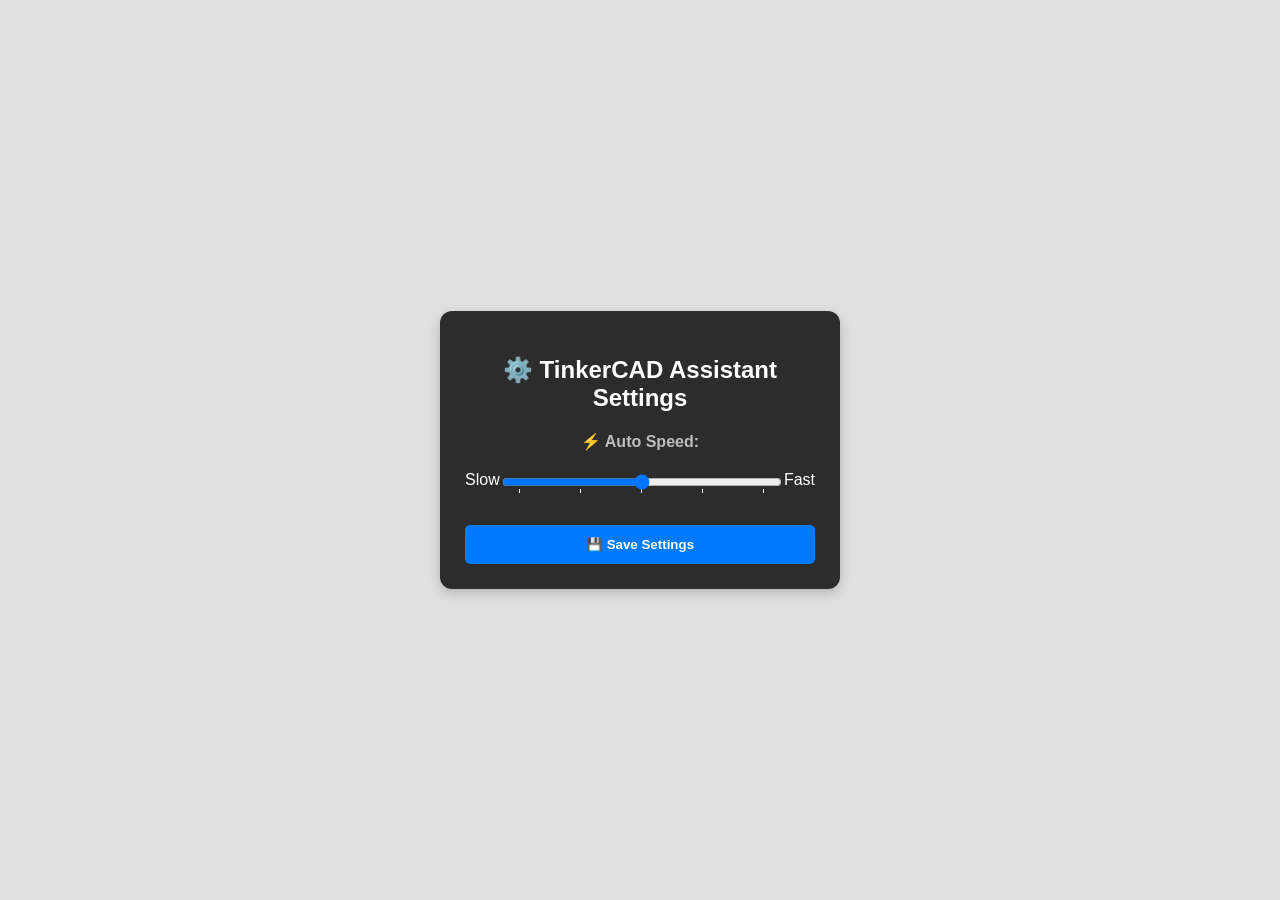
==== extension/settings.html @ 140dece3 "Security/robustness quick wins; add privacy policy - manifest: drop unused `webNavigation` and `tabs" ====
<!DOCTYPE html>
<html lang="en">
<head>
    <meta charset="UTF-8">
    <meta name="viewport" content="width=device-width, initial-scale=1.0">
    <title>Settings</title>
    <style>
        body {
            font-family: "Arial", sans-serif;
            display: flex;
            justify-content: center;
            align-items: center;
            height: 100vh;
            background-color: #e0e0e0;
            margin: 0;
        }

        .selected {
            font-weight: bold;
            color: #4CAF50;
        }

        .unselected {
            font-weight: normal;
            color: #ffffff;
        }

        .settings-container {
            background: #2c2c2c;
            padding: 25px;
            border-radius: 12px;
            box-shadow: 0 4px 12px rgba(0, 0, 0, 0.2);
            width: 350px;
            text-align: center;
            color: #ffffff;
        }

        h2 {
            color: #ffffff;
            font-weight: bold;
        }

        label {
            display: block;
            margin-top: 15px;
            font-weight: bold;
            color: #bdbdbd;
        }

        select, input {
            width: 100%;
            padding: 10px;
            margin-top: 5px;
            border: none;
            border-radius: 5px;
            background: #424242;
            color: #ffffff;
        }

        .dropdown {
            position: relative;
            width: 100%;
            text-align: left;
            background: #424242;
            border-radius: 5px;
            padding: 10px;
            cursor: pointer;
        }

        .dropdown-content {

            display: none;
            position: absolute;
            width: 100%;
            background: #424242;
            border-radius: 5px;
            box-shadow: 0 4px 6px rgba(0, 0, 0, 0.2);
            margin-top: 5px;
            padding: 10px;
            z-index: 10;
            overflow: clip;
            overflow-y: scroll;
            height: 40vh;
        }

        .dropdown-content div {
            padding: 5px 0;
            cursor: pointer;
        }

        .dropdown.open .dropdown-content {
            display: block;
        }

        .save-btn {
            margin-top: 20px;
            padding: 12px;
            background: #007BFF;
            color: white;
            border: none;
            cursor: pointer;
            width: 100%;
            border-radius: 5px;
            font-weight: bold;
        }

        .save-btn:hover {
            background: #0056b3;
        }

        .speed-slider {
            display: flex;
            justify-content: space-between;
            align-items: center;
            margin-top: 5px;
        }
    </style>
</head>
<body>
<div class="settings-container">
    <h2>⚙️ TinkerCAD Assistant Settings</h2>

    <!--    <label for="theme">🎨 Theme:</label>-->
    <!--    <select id="theme">-->
    <!--        <option value="light">Light</option>-->
    <!--        <option value="dark">Dark</option>-->
    <!--    </select>-->

<!--    <label>🛠️ Print classes</label>-->
<!--    <div class="dropdown">-->
<!--        <div id="selected-features">Select Features ▼</div>-->
<!--        <div class="dropdown-content selection">-->
<!--            <div class="feature unselected" name="Feature 1">Feature 1</div>-->
<!--            <div class="feature unselected" name="Feature 1">Feature 2</div>-->
<!--            <div class="feature unselected" name="Feature 1">Feature 3</div>-->
<!--        </div>-->
<!--    </div>-->


    <label for="speed">⚡ Auto Speed:</label>
    <div class="speed-slider">
        <span>Slow</span>
        <input type="range" id="speed" min="1" max="5" step="1" list="speed-steps">
        <datalist id="speed-steps">
            <option value="1" label="1"></option>
            <option value="2" label="2"></option>
            <option value="3" label="3"></option>
            <option value="4" label="4"></option>
            <option value="5" label="5"></option>
        </datalist>
        <span>Fast</span>
    </div>

    <button class="save-btn" id="save-btn">💾 Save Settings</button>
</div>
</body>
<script src="settings.js"></script>
</html>
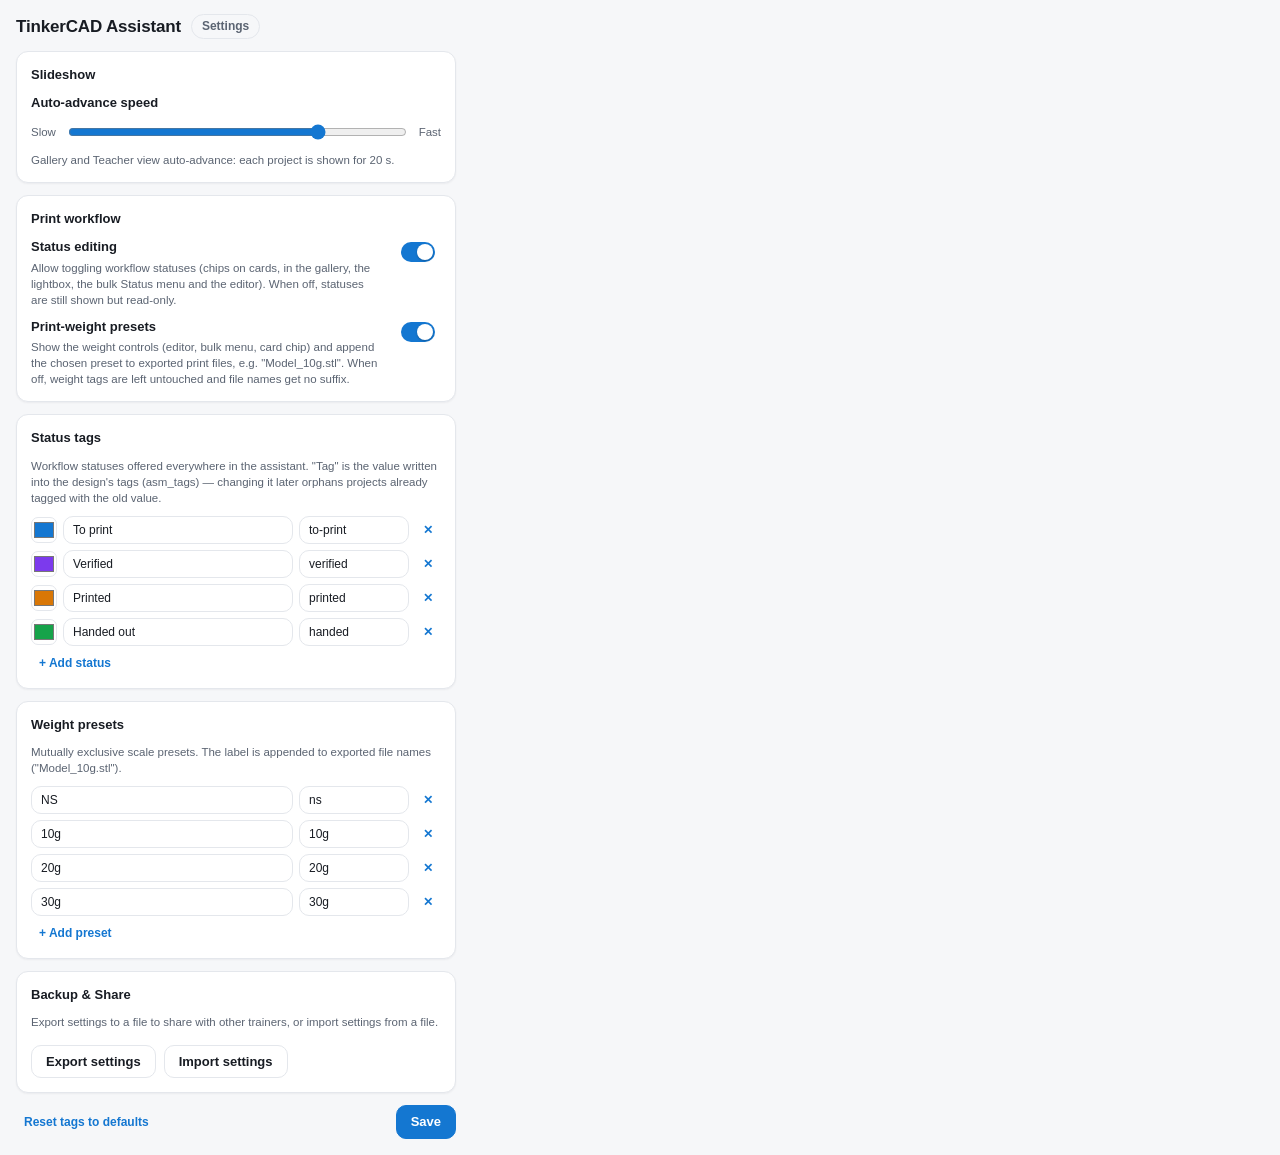
==== commit d334e52b: "Redesign settings popup; add workflow feature toggles and tag editors Rebuild the popup on the share" ====
--- a/extension/settings.html
+++ b/extension/settings.html
@@ -2,157 +2,20 @@
 <html lang="en">
 <head>
     <meta charset="UTF-8">
-    <meta name="viewport" content="width=device-width, initial-scale=1.0">
-    <title>Settings</title>
+    <title>TinkerCAD Assistant — Settings</title>
+    <link rel="stylesheet" href="style/views.css">
     <style>
         body {
-            font-family: "Arial", sans-serif;
-            display: flex;
-            justify-content: center;
-            align-items: center;
-            height: 100vh;
-            background-color: #e0e0e0;
             margin: 0;
-        }
-
-        .selected {
-            font-weight: bold;
-            color: #4CAF50;
-        }
-
-        .unselected {
-            font-weight: normal;
-            color: #ffffff;
-        }
-
-        .settings-container {
-            background: #2c2c2c;
-            padding: 25px;
-            border-radius: 12px;
-            box-shadow: 0 4px 12px rgba(0, 0, 0, 0.2);
-            width: 350px;
-            text-align: center;
-            color: #ffffff;
-        }
-
-        h2 {
-            color: #ffffff;
-            font-weight: bold;
-        }
-
-        label {
-            display: block;
-            margin-top: 15px;
-            font-weight: bold;
-            color: #bdbdbd;
-        }
-
-        select, input {
-            width: 100%;
-            padding: 10px;
-            margin-top: 5px;
-            border: none;
-            border-radius: 5px;
-            background: #424242;
-            color: #ffffff;
-        }
-
-        .dropdown {
-            position: relative;
-            width: 100%;
-            text-align: left;
-            background: #424242;
-            border-radius: 5px;
-            padding: 10px;
-            cursor: pointer;
-        }
-
-        .dropdown-content {
-
-            display: none;
-            position: absolute;
-            width: 100%;
-            background: #424242;
-            border-radius: 5px;
-            box-shadow: 0 4px 6px rgba(0, 0, 0, 0.2);
-            margin-top: 5px;
-            padding: 10px;
-            z-index: 10;
-            overflow: clip;
-            overflow-y: scroll;
-            height: 40vh;
-        }
-
-        .dropdown-content div {
-            padding: 5px 0;
-            cursor: pointer;
-        }
-
-        .dropdown.open .dropdown-content {
-            display: block;
-        }
-
-        .save-btn {
-            margin-top: 20px;
-            padding: 12px;
-            background: #007BFF;
-            color: white;
-            border: none;
-            cursor: pointer;
-            width: 100%;
-            border-radius: 5px;
-            font-weight: bold;
-        }
-
-        .save-btn:hover {
-            background: #0056b3;
-        }
-
-        .speed-slider {
-            display: flex;
-            justify-content: space-between;
-            align-items: center;
-            margin-top: 5px;
+            width: 430px;
+            font-family: "Open Sans", Helvetica, Arial, sans-serif;
         }
     </style>
 </head>
-<body>
-<div class="settings-container">
-    <h2>⚙️ TinkerCAD Assistant Settings</h2>
-
-    <!--    <label for="theme">🎨 Theme:</label>-->
-    <!--    <select id="theme">-->
-    <!--        <option value="light">Light</option>-->
-    <!--        <option value="dark">Dark</option>-->
-    <!--    </select>-->
-
-<!--    <label>🛠️ Print classes</label>-->
-<!--    <div class="dropdown">-->
-<!--        <div id="selected-features">Select Features ▼</div>-->
-<!--        <div class="dropdown-content selection">-->
-<!--            <div class="feature unselected" name="Feature 1">Feature 1</div>-->
-<!--            <div class="feature unselected" name="Feature 1">Feature 2</div>-->
-<!--            <div class="feature unselected" name="Feature 1">Feature 3</div>-->
-<!--        </div>-->
-<!--    </div>-->
-
-
-    <label for="speed">⚡ Auto Speed:</label>
-    <div class="speed-slider">
-        <span>Slow</span>
-        <input type="range" id="speed" min="1" max="5" step="1" list="speed-steps">
-        <datalist id="speed-steps">
-            <option value="1" label="1"></option>
-            <option value="2" label="2"></option>
-            <option value="3" label="3"></option>
-            <option value="4" label="4"></option>
-            <option value="5" label="5"></option>
-        </datalist>
-        <span>Fast</span>
-    </div>
-
-    <button class="save-btn" id="save-btn">💾 Save Settings</button>
-</div>
+<body class="tca-view">
+<div class="tca-settings" id="app"></div>
+<script src="scripts/lib/ui-buttons.js"></script>
+<script src="scripts/lib/status-tags.js"></script>
+<script src="settings.js"></script>
 </body>
-<script src="settings.js"></script>
 </html>
--- a/extension/style/views.css
+++ b/extension/style/views.css
@@ -0,0 +1,1405 @@
+/* ════════════════════════════════════════════════════════════════════
+   TinkerCAD Assistant — shared design system for full-screen views
+   (Print Manager, Gallery). Every rule is scoped under .tca-view so
+   nothing leaks into the TinkerCAD page itself.
+   ════════════════════════════════════════════════════════════════════ */
+
+.tca-view {
+    --tca-bg: #f6f7f9;
+    --tca-surface: #ffffff;
+    --tca-border: #e4e7ec;
+    --tca-border-strong: #cfd6de;
+    --tca-text: #181c23;
+    --tca-text-2: #5b6472;
+    --tca-text-3: #9aa3b0;
+    --tca-accent: #1477d1;
+    --tca-accent-strong: #0f63b0;
+    --tca-accent-soft: #e7f1fb;
+    --tca-shadow-sm: 0 1px 2px rgba(16, 24, 40, 0.05);
+    --tca-shadow-md: 0 8px 24px rgba(16, 24, 40, 0.10);
+    --tca-shadow-lg: 0 16px 40px rgba(16, 24, 40, 0.20);
+
+    font-family: "Open Sans", Helvetica, Arial, sans-serif;
+    /* Explicit so the host page's typography can't inflate our layout. */
+    line-height: 1.4;
+    color: var(--tca-text);
+    background: var(--tca-bg);
+}
+
+.tca-view *,
+.tca-view *::before,
+.tca-view *::after {
+    box-sizing: border-box;
+}
+
+/* ── Bars ──────────────────────────────────────────────────────────── */
+.tca-view .tca-topbar,
+.tca-view .tca-toolbar {
+    display: flex;
+    align-items: center;
+    flex-wrap: wrap;
+    flex: 0 0 auto;
+    background: var(--tca-surface);
+    border-bottom: 1px solid var(--tca-border);
+}
+
+.tca-view .tca-topbar {
+    gap: 12px;
+    padding: 12px 20px;
+}
+
+.tca-view .tca-toolbar {
+    gap: 10px;
+    padding: 10px 20px;
+}
+
+.tca-view .tca-title {
+    font-size: 17px;
+    font-weight: 700;
+    letter-spacing: -0.01em;
+}
+
+.tca-view .tca-pill {
+    font-size: 12px;
+    font-weight: 600;
+    color: var(--tca-text-2);
+    background: var(--tca-bg);
+    border: 1px solid var(--tca-border);
+    border-radius: 999px;
+    padding: 3px 10px;
+    white-space: nowrap;
+}
+
+.tca-view .tca-spacer {
+    flex: 1;
+}
+
+.tca-view .tca-vsep {
+    width: 1px;
+    height: 22px;
+    background: var(--tca-border);
+}
+
+.tca-view .tca-icon {
+    display: inline-flex;
+    line-height: 0;
+}
+
+/* ── Buttons ───────────────────────────────────────────────────────── */
+.tca-view .tca-btn {
+    appearance: none;
+    display: inline-flex;
+    align-items: center;
+    gap: 7px;
+    padding: 8px 14px;
+    border: 1px solid var(--tca-border);
+    border-radius: 10px;
+    background: var(--tca-surface);
+    color: var(--tca-text);
+    font-family: inherit;
+    font-size: 13px;
+    font-weight: 600;
+    line-height: 1.2;
+    cursor: pointer;
+    transition: background 0.15s ease, border-color 0.15s ease, color 0.15s ease, transform 0.06s ease;
+}
+
+.tca-view .tca-btn:hover {
+    background: #f3f5f8;
+    border-color: var(--tca-border-strong);
+}
+
+.tca-view .tca-btn:active {
+    transform: scale(0.97);
+}
+
+.tca-view .tca-btn--ghost {
+    border-color: transparent;
+    background: transparent;
+    color: var(--tca-text-2);
+}
+
+.tca-view .tca-btn--ghost:hover {
+    background: #eef1f5;
+    border-color: transparent;
+    color: var(--tca-text);
+}
+
+.tca-view .tca-btn--primary {
+    background: var(--tca-accent);
+    border-color: var(--tca-accent);
+    color: #fff;
+}
+
+.tca-view .tca-btn--primary:hover {
+    background: var(--tca-accent-strong);
+    border-color: var(--tca-accent-strong);
+}
+
+.tca-view .tca-btn--icon {
+    width: 36px;
+    padding: 8px 0;
+    justify-content: center;
+}
+
+.tca-view .tca-link-btn {
+    appearance: none;
+    border: none;
+    background: transparent;
+    color: var(--tca-accent);
+    font-family: inherit;
+    font-size: 12px;
+    font-weight: 600;
+    padding: 4px 8px;
+    border-radius: 6px;
+    cursor: pointer;
+    transition: background 0.15s ease, color 0.15s ease;
+}
+
+.tca-view .tca-link-btn:hover {
+    background: var(--tca-accent-soft);
+    color: var(--tca-accent-strong);
+}
+
+.tca-view button:focus-visible {
+    outline: 2px solid var(--tca-accent);
+    outline-offset: 2px;
+}
+
+/* ── Inputs ────────────────────────────────────────────────────────── */
+.tca-view .tca-input,
+.tca-view .tca-select {
+    appearance: none;
+    font-family: inherit;
+    font-size: 13px;
+    color: var(--tca-text);
+    background-color: var(--tca-surface);
+    border: 1px solid var(--tca-border);
+    border-radius: 10px;
+    padding: 8px 12px;
+    transition: border-color 0.15s ease, box-shadow 0.15s ease;
+}
+
+.tca-view .tca-input:hover,
+.tca-view .tca-select:hover {
+    border-color: var(--tca-border-strong);
+}
+
+.tca-view .tca-input:focus,
+.tca-view .tca-select:focus {
+    outline: none;
+    border-color: var(--tca-accent);
+    box-shadow: 0 0 0 3px var(--tca-accent-soft);
+}
+
+.tca-view .tca-input::placeholder {
+    color: var(--tca-text-3);
+}
+
+.tca-view .tca-input--search {
+    flex: 0 1 230px;
+    min-width: 150px;
+    padding-left: 34px;
+    background-image: url("data:image/svg+xml,%3Csvg xmlns='http://www.w3.org/2000/svg' width='16' height='16' viewBox='0 0 24 24' fill='none' stroke='%239aa3b0' stroke-width='2' stroke-linecap='round' stroke-linejoin='round'%3E%3Ccircle cx='11' cy='11' r='8'/%3E%3Cpath d='m21 21-4.3-4.3'/%3E%3C/svg%3E");
+    background-repeat: no-repeat;
+    background-position: 11px center;
+    background-size: 15px;
+}
+
+.tca-view .tca-select {
+    padding-right: 32px;
+    background-image: url("data:image/svg+xml,%3Csvg xmlns='http://www.w3.org/2000/svg' width='16' height='16' viewBox='0 0 24 24' fill='none' stroke='%235b6472' stroke-width='2' stroke-linecap='round' stroke-linejoin='round'%3E%3Cpath d='m6 9 6 6 6-6'/%3E%3C/svg%3E");
+    background-repeat: no-repeat;
+    background-position: right 10px center;
+    background-size: 15px;
+    cursor: pointer;
+}
+
+/* ── Segmented control ─────────────────────────────────────────────── */
+.tca-view .tca-seg {
+    display: inline-flex;
+    gap: 2px;
+    padding: 3px;
+    background: var(--tca-bg);
+    border: 1px solid var(--tca-border);
+    border-radius: 10px;
+}
+
+.tca-view .tca-seg-btn {
+    appearance: none;
+    border: none;
+    background: transparent;
+    color: var(--tca-text-2);
+    font-family: inherit;
+    font-size: 12px;
+    font-weight: 600;
+    padding: 5px 12px;
+    border-radius: 7px;
+    cursor: pointer;
+    transition: background 0.15s ease, color 0.15s ease, box-shadow 0.15s ease;
+}
+
+.tca-view .tca-seg-btn:hover {
+    color: var(--tca-text);
+}
+
+.tca-view .tca-seg-btn.is-active {
+    background: var(--tca-surface);
+    color: var(--tca-text);
+    box-shadow: var(--tca-shadow-sm);
+}
+
+/* ── Switch ────────────────────────────────────────────────────────── */
+.tca-view .tca-switch {
+    appearance: none;
+    display: inline-flex;
+    align-items: center;
+    gap: 8px;
+    border: none;
+    background: transparent;
+    padding: 4px 6px;
+    border-radius: 8px;
+    font-family: inherit;
+    font-size: 13px;
+    font-weight: 600;
+    color: var(--tca-text-2);
+    cursor: pointer;
+}
+
+.tca-view .tca-switch-track {
+    position: relative;
+    flex: 0 0 auto;
+    width: 34px;
+    height: 20px;
+    border-radius: 999px;
+    background: #d3d9e0;
+    transition: background 0.18s ease;
+}
+
+.tca-view .tca-switch-track::after {
+    content: "";
+    position: absolute;
+    top: 2px;
+    left: 2px;
+    width: 16px;
+    height: 16px;
+    border-radius: 50%;
+    background: #fff;
+    box-shadow: 0 1px 2px rgba(0, 0, 0, 0.25);
+    transition: left 0.18s ease;
+}
+
+.tca-view .tca-switch.is-on .tca-switch-track {
+    background: var(--tca-accent);
+}
+
+.tca-view .tca-switch.is-on .tca-switch-track::after {
+    left: 16px;
+}
+
+/* ── Content area (Print Manager grid) ─────────────────────────────── */
+.tca-view .tca-grid {
+    flex: 1;
+    min-height: 0;
+    overflow-y: auto;
+    /* Bottom padding keeps the floating action bar from covering cards. */
+    padding: 0 20px 96px;
+}
+
+.tca-view .tca-row {
+    display: flex;
+    flex-wrap: wrap;
+    gap: 14px;
+    align-content: flex-start;
+}
+
+.tca-view .tca-grid > .tca-row {
+    padding-top: 16px;
+}
+
+.tca-view .tca-section {
+    margin-bottom: 12px;
+}
+
+.tca-view .tca-section-head {
+    position: sticky;
+    top: 0;
+    z-index: 3;
+    display: flex;
+    align-items: center;
+    gap: 10px;
+    padding: 12px 0 10px;
+    margin-bottom: 6px;
+    background: rgba(246, 247, 249, 0.88);
+    backdrop-filter: blur(8px);
+    -webkit-backdrop-filter: blur(8px);
+}
+
+.tca-view .tca-section-title {
+    font-size: 14px;
+    font-weight: 700;
+}
+
+.tca-view .tca-section-count {
+    padding: 2px 8px;
+    font-size: 11px;
+}
+
+.tca-view .tca-section-line {
+    flex: 1;
+    height: 1px;
+    background: var(--tca-border);
+}
+
+/* ── Project cards ─────────────────────────────────────────────────── */
+.tca-view .tca-card {
+    position: relative;
+    background: var(--tca-surface);
+    border: 1px solid var(--tca-border);
+    border-radius: 12px;
+    overflow: hidden;
+    cursor: pointer;
+    transition: transform 0.18s ease, box-shadow 0.18s ease, border-color 0.18s ease;
+}
+
+.tca-view .tca-card:hover {
+    transform: translateY(-2px);
+    border-color: var(--tca-border-strong);
+    box-shadow: var(--tca-shadow-md);
+}
+
+.tca-view .tca-card.is-selected {
+    border-color: var(--tca-accent);
+    box-shadow: 0 0 0 1px var(--tca-accent);
+}
+
+.tca-view .tca-card.is-selected:hover {
+    box-shadow: 0 0 0 1px var(--tca-accent), var(--tca-shadow-md);
+}
+
+.tca-view .tca-check {
+    position: absolute;
+    top: 8px;
+    left: 8px;
+    z-index: 2;
+    width: 22px;
+    height: 22px;
+    border-radius: 50%;
+    display: flex;
+    align-items: center;
+    justify-content: center;
+    background: rgba(255, 255, 255, 0.92);
+    border: 1px solid var(--tca-border-strong);
+    color: transparent;
+    opacity: 0;
+    transform: scale(0.8);
+    transition: opacity 0.15s ease, transform 0.15s ease, background 0.15s ease, border-color 0.15s ease;
+}
+
+.tca-view .tca-card:hover .tca-check {
+    opacity: 1;
+    transform: scale(1);
+}
+
+.tca-view .tca-card.is-selected .tca-check {
+    opacity: 1;
+    transform: scale(1);
+    background: var(--tca-accent);
+    border-color: var(--tca-accent);
+    color: #fff;
+}
+
+.tca-view .tca-thumb {
+    position: relative;
+    width: 100%;
+    aspect-ratio: 4 / 3;
+    background: #edf0f4;
+    display: flex;
+    align-items: center;
+    justify-content: center;
+    overflow: hidden;
+    color: #c2cad6;
+}
+
+.tca-view .tca-thumb img {
+    width: 100%;
+    height: 100%;
+    object-fit: cover;
+    transition: transform 0.25s ease;
+}
+
+.tca-view .tca-card:hover .tca-thumb img {
+    transform: scale(1.04);
+}
+
+.tca-view .tca-card.is-selected .tca-thumb::after {
+    content: "";
+    position: absolute;
+    inset: 0;
+    background: rgba(20, 119, 209, 0.10);
+}
+
+.tca-view .tca-thumb .tca-icon svg {
+    width: 36px;
+    height: 36px;
+}
+
+.tca-view .tca-card-body {
+    display: grid;
+    gap: 2px;
+    padding: 10px 12px 11px;
+}
+
+/* Normalize every text line on a card against host-page styles. */
+.tca-view .tca-card-student,
+.tca-view .tca-card-project,
+.tca-view .tca-card-class,
+.tca-view .tca-card-date {
+    margin: 0;
+    padding: 0;
+    line-height: 1.35;
+}
+
+.tca-view .tca-card-student {
+    font-size: 13px;
+    font-weight: 700;
+    white-space: nowrap;
+    overflow: hidden;
+    text-overflow: ellipsis;
+}
+
+.tca-view .tca-card-project {
+    font-size: 12px;
+    color: var(--tca-text-2);
+    white-space: nowrap;
+    overflow: hidden;
+    text-overflow: ellipsis;
+}
+
+.tca-view .tca-card-foot {
+    display: flex;
+    align-items: baseline;
+    justify-content: space-between;
+    gap: 8px;
+    margin-top: 2px;
+}
+
+.tca-view .tca-card-class {
+    font-size: 11px;
+    color: var(--tca-text-3);
+    white-space: nowrap;
+    overflow: hidden;
+    text-overflow: ellipsis;
+}
+
+.tca-view .tca-card-date {
+    flex: 0 0 auto;
+    font-size: 11px;
+    color: var(--tca-text-3);
+    white-space: nowrap;
+}
+
+/* ── Floating selection bar ────────────────────────────────────────── */
+.tca-view .tca-fab {
+    position: fixed;
+    left: 50%;
+    bottom: 20px;
+    z-index: 10;
+    transform: translateX(-50%) translateY(10px);
+    display: flex;
+    align-items: center;
+    flex-wrap: wrap;
+    justify-content: center;
+    gap: 2px;
+    max-width: calc(100% - 32px);
+    padding: 7px 8px 7px 16px;
+    border-radius: 24px;
+    background: #1b1f27;
+    color: #fff;
+    box-shadow: var(--tca-shadow-lg);
+    opacity: 0;
+    pointer-events: none;
+    transition: opacity 0.2s ease, transform 0.2s ease;
+}
+
+.tca-view .tca-fab.is-visible {
+    opacity: 1;
+    transform: translateX(-50%) translateY(0);
+    pointer-events: auto;
+}
+
+.tca-view .tca-fab-count {
+    font-size: 13px;
+    font-weight: 700;
+    white-space: nowrap;
+    margin-right: 6px;
+}
+
+.tca-view .tca-fab-sep {
+    width: 1px;
+    height: 18px;
+    background: rgba(255, 255, 255, 0.22);
+    margin: 0 6px;
+}
+
+.tca-view .tca-fab-btn {
+    appearance: none;
+    border: none;
+    background: transparent;
+    color: #fff;
+    font-family: inherit;
+    font-size: 13px;
+    font-weight: 600;
+    padding: 8px 12px;
+    border-radius: 999px;
+    cursor: pointer;
+    white-space: nowrap;
+    transition: background 0.15s ease;
+}
+
+.tca-view .tca-fab-btn:hover {
+    background: rgba(255, 255, 255, 0.14);
+}
+
+.tca-view .tca-fab-clear {
+    padding: 0;
+    width: 30px;
+    height: 30px;
+    display: inline-flex;
+    align-items: center;
+    justify-content: center;
+}
+
+/* ── Empty state ───────────────────────────────────────────────────── */
+.tca-view .tca-empty {
+    display: flex;
+    flex-direction: column;
+    align-items: center;
+    gap: 6px;
+    padding: 72px 20px;
+    text-align: center;
+    color: var(--tca-text-3);
+}
+
+.tca-view .tca-empty .tca-icon svg {
+    width: 44px;
+    height: 44px;
+}
+
+.tca-view .tca-empty h3 {
+    margin: 10px 0 0;
+    font-size: 15px;
+    font-weight: 700;
+    color: var(--tca-text-2);
+}
+
+.tca-view .tca-empty p {
+    margin: 0;
+    font-size: 13px;
+}
+
+.tca-view .tca-empty .tca-link-btn {
+    margin-top: 6px;
+    font-size: 13px;
+}
+
+/* ── Loading skeleton ──────────────────────────────────────────────── */
+.tca-view .tca-skel-card {
+    border: 1px solid var(--tca-border);
+    border-radius: 12px;
+    overflow: hidden;
+    background: var(--tca-surface);
+}
+
+.tca-view .tca-skel-thumb {
+    width: 100%;
+    aspect-ratio: 4 / 3;
+}
+
+.tca-view .tca-skel-body {
+    display: grid;
+    gap: 8px;
+    padding: 12px 12px 14px;
+}
+
+.tca-view .tca-skel-line {
+    height: 10px;
+    border-radius: 5px;
+    width: 75%;
+}
+
+.tca-view .tca-skel-line--short {
+    width: 45%;
+}
+
+.tca-view .tca-skel-thumb,
+.tca-view .tca-skel-line {
+    background: linear-gradient(90deg, #edf0f4 25%, #f7f9fb 40%, #edf0f4 60%);
+    background-size: 400% 100%;
+    animation: tca-shimmer 1.3s ease-in-out infinite;
+}
+
+@keyframes tca-shimmer {
+    0% { background-position: 100% 0; }
+    100% { background-position: 0 0; }
+}
+
+/* ── Scrollbar ─────────────────────────────────────────────────────── */
+.tca-view .tca-scroll::-webkit-scrollbar {
+    width: 10px;
+}
+
+.tca-view .tca-scroll::-webkit-scrollbar-track {
+    background: transparent;
+}
+
+.tca-view .tca-scroll::-webkit-scrollbar-thumb {
+    background: #cfd6de;
+    border-radius: 8px;
+    border: 3px solid var(--tca-bg);
+}
+
+.tca-view .tca-scroll::-webkit-scrollbar-thumb:hover {
+    background: #b9c2cc;
+}
+
+/* ── Gallery: slideshow chrome ─────────────────────────────────────── */
+.tca-gallery .tca-topbar {
+    /* The progress track right below acts as the divider. */
+    border-bottom: none;
+}
+
+.tca-view .tca-labels {
+    flex: 1;
+    min-width: 0;
+    display: grid;
+    gap: 1px;
+}
+
+.tca-view .tca-slide-title {
+    font-size: 15px;
+    font-weight: 700;
+    letter-spacing: -0.01em;
+    white-space: nowrap;
+    overflow: hidden;
+    text-overflow: ellipsis;
+}
+
+.tca-view .tca-slide-sub {
+    font-size: 12px;
+    color: var(--tca-text-2);
+    white-space: nowrap;
+    overflow: hidden;
+    text-overflow: ellipsis;
+}
+
+.tca-view .tca-transport {
+    display: inline-flex;
+    gap: 6px;
+}
+
+.tca-view .tca-progress {
+    flex: 0 0 auto;
+    height: 3px;
+    background: var(--tca-border);
+}
+
+.tca-view .tca-progress-fill {
+    height: 100%;
+    width: 0;
+    background: var(--tca-accent);
+}
+
+.tca-view .tca-stage {
+    position: relative;
+    flex: 1;
+    min-height: 0;
+    display: flex;
+    align-items: center;
+    justify-content: center;
+    overflow: hidden;
+    padding: 24px;
+}
+
+.tca-view .tca-stage.is-3d {
+    padding: 0;
+}
+
+.tca-view .tca-stage img {
+    max-width: 100%;
+    max-height: 100%;
+    object-fit: contain;
+    border-radius: 12px;
+    background: var(--tca-surface);
+    border: 1px solid var(--tca-border);
+    box-shadow: var(--tca-shadow-md);
+}
+
+.tca-view .tca-stage iframe {
+    width: 100%;
+    height: 100%;
+    border: none;
+}
+
+/* ── Analytics: page scaffold, stat cards, chart, table ────────────── */
+.tca-view .tca-page {
+    flex: 1;
+    min-height: 0;
+    overflow-y: auto;
+    padding: 20px;
+}
+
+.tca-view .tca-stats {
+    display: grid;
+    grid-template-columns: repeat(auto-fit, minmax(210px, 1fr));
+    gap: 14px;
+    margin-bottom: 20px;
+}
+
+.tca-view .tca-stat {
+    background: var(--tca-surface);
+    border: 1px solid var(--tca-border);
+    border-radius: 12px;
+    padding: 16px 18px;
+    box-shadow: var(--tca-shadow-sm);
+}
+
+.tca-view .tca-stat-label {
+    display: flex;
+    align-items: center;
+    gap: 7px;
+    font-size: 11px;
+    font-weight: 700;
+    letter-spacing: 0.04em;
+    text-transform: uppercase;
+    color: var(--tca-text-2);
+}
+
+.tca-view .tca-stat-dot {
+    width: 8px;
+    height: 8px;
+    border-radius: 50%;
+    flex: 0 0 auto;
+}
+
+.tca-view .tca-stat-value {
+    font-size: 26px;
+    font-weight: 700;
+    line-height: 1.2;
+    margin: 6px 0 2px;
+}
+
+.tca-view .tca-stat-desc {
+    font-size: 12px;
+    color: var(--tca-text-3);
+}
+
+.tca-view .tca-panel {
+    background: var(--tca-surface);
+    border: 1px solid var(--tca-border);
+    border-radius: 12px;
+    box-shadow: var(--tca-shadow-sm);
+    padding: 18px;
+    margin-bottom: 20px;
+}
+
+.tca-view .tca-panel--flush {
+    padding: 0;
+    overflow: hidden;
+}
+
+.tca-view .tca-panel-title {
+    margin: 0 0 14px;
+    font-size: 14px;
+    font-weight: 700;
+}
+
+.tca-view .tca-chart {
+    display: flex;
+    align-items: flex-end;
+    gap: 8px;
+    height: 138px;
+    /* Headroom so value labels above full-height bars stay inside. */
+    padding-top: 18px;
+    border-bottom: 1px solid var(--tca-border);
+}
+
+.tca-view .tca-chart-col {
+    flex: 1;
+    min-width: 0;
+    height: 100%;
+    display: flex;
+    flex-direction: column;
+    align-items: center;
+    justify-content: flex-end;
+    gap: 4px;
+}
+
+.tca-view .tca-chart-bar {
+    width: 100%;
+    background: var(--tca-accent);
+    border-radius: 4px 4px 0 0;
+    transition: height 0.3s ease;
+}
+
+.tca-view .tca-chart-val {
+    font-size: 10px;
+    font-weight: 600;
+    color: var(--tca-text-2);
+}
+
+.tca-view .tca-chart-labels {
+    display: flex;
+    gap: 8px;
+    margin-top: 6px;
+}
+
+.tca-view .tca-chart-lbl {
+    flex: 1;
+    min-width: 0;
+    text-align: center;
+    font-size: 10px;
+    color: var(--tca-text-3);
+    white-space: nowrap;
+    overflow: hidden;
+}
+
+.tca-view .tca-table {
+    width: 100%;
+    border-collapse: collapse;
+    font-size: 13px;
+    text-align: left;
+}
+
+.tca-view .tca-table th {
+    padding: 11px 16px;
+    font-size: 11px;
+    font-weight: 700;
+    letter-spacing: 0.04em;
+    text-transform: uppercase;
+    color: var(--tca-text-2);
+    background: var(--tca-bg);
+    border-bottom: 1px solid var(--tca-border);
+}
+
+.tca-view .tca-table td {
+    padding: 11px 16px;
+    border-bottom: 1px solid #eef1f5;
+    color: var(--tca-text-2);
+}
+
+.tca-view .tca-table tbody tr:hover {
+    background: #fafbfc;
+}
+
+.tca-view .tca-table tbody tr:last-child td {
+    border-bottom: none;
+}
+
+.tca-view .tca-table .is-center {
+    text-align: center;
+}
+
+.tca-view .tca-td-strong {
+    font-weight: 700;
+    color: var(--tca-text);
+}
+
+.tca-view .tca-badge {
+    display: inline-block;
+    padding: 3px 10px;
+    border-radius: 999px;
+    font-size: 11px;
+    font-weight: 700;
+    letter-spacing: 0.03em;
+    text-transform: uppercase;
+}
+
+/* ── Teacher view: enlarge overlay (lightbox) ──────────────────────── */
+.tca-view .tca-ov {
+    position: fixed;
+    inset: 0;
+    z-index: 2147483646;
+    display: none;
+    flex-direction: column;
+    align-items: center;
+    justify-content: center;
+    background: rgba(15, 17, 21, 0.88);
+    backdrop-filter: blur(4px);
+    -webkit-backdrop-filter: blur(4px);
+}
+
+.tca-view .tca-ov.is-open {
+    display: flex;
+}
+
+.tca-view .tca-ov-title {
+    color: #fff;
+    font-size: 16px;
+    font-weight: 700;
+    margin-bottom: 14px;
+    max-width: 90vw;
+    white-space: nowrap;
+    overflow: hidden;
+    text-overflow: ellipsis;
+}
+
+.tca-view .tca-ov img {
+    max-width: 90vw;
+    max-height: 72vh;
+    object-fit: contain;
+    border-radius: 12px;
+    background: var(--tca-surface);
+    box-shadow: var(--tca-shadow-lg);
+}
+
+.tca-view .tca-ov iframe {
+    width: 90vw;
+    height: 72vh;
+    border: none;
+    border-radius: 12px;
+    background: var(--tca-surface);
+}
+
+.tca-view .tca-ov-bar {
+    display: flex;
+    align-items: center;
+    flex-wrap: wrap;
+    justify-content: center;
+    gap: 2px;
+    margin-top: 16px;
+    max-width: calc(100% - 32px);
+    padding: 6px 8px;
+    border-radius: 999px;
+    background: rgba(255, 255, 255, 0.10);
+    border: 1px solid rgba(255, 255, 255, 0.14);
+}
+
+/* ── Card links (project / class pages) ────────────────────────────── */
+.tca-view .tca-card-link {
+    display: block;
+    color: inherit;
+    text-decoration: none;
+}
+
+.tca-view .tca-card-link:hover {
+    color: var(--tca-accent);
+    text-decoration: underline;
+}
+
+/* ── Workflow status chips ─────────────────────────────────────────── */
+.tca-view .tca-status {
+    display: inline-flex;
+    align-items: center;
+    flex-wrap: wrap;
+    gap: 5px;
+}
+
+.tca-view .tca-status-chip {
+    appearance: none;
+    font-family: inherit;
+    font-size: 11px;
+    font-weight: 700;
+    line-height: 1.2;
+    padding: 3px 10px;
+    border-radius: 999px;
+    border: 1px solid var(--tca-border-strong);
+    background: var(--tca-surface);
+    color: var(--tca-text-3);
+    cursor: pointer;
+    transition: background 0.15s ease, border-color 0.15s ease, color 0.15s ease, transform 0.06s ease;
+}
+
+.tca-view .tca-status-chip:hover {
+    border-color: var(--tca-chip);
+    color: var(--tca-chip);
+}
+
+.tca-view .tca-status-chip:active {
+    transform: scale(0.95);
+}
+
+.tca-view .tca-status-chip.is-on {
+    background: var(--tca-chip);
+    border-color: var(--tca-chip);
+    color: #fff;
+}
+
+.tca-view .tca-status-chip.is-busy {
+    opacity: 0.45;
+}
+
+.tca-view .tca-status-chip.is-static {
+    cursor: default;
+}
+
+.tca-view .tca-status--dots .tca-status-chip {
+    width: 14px;
+    height: 14px;
+    padding: 0;
+    border-radius: 50%;
+}
+
+.tca-view .tca-card .tca-status {
+    margin-top: 6px;
+}
+
+/* Chips on the dark lightbox backdrop */
+.tca-view .tca-ov .tca-status {
+    margin-top: 14px;
+}
+
+.tca-view .tca-ov .tca-status-chip {
+    background: transparent;
+    border-color: rgba(255, 255, 255, 0.35);
+    color: rgba(255, 255, 255, 0.75);
+}
+
+.tca-view .tca-ov .tca-status-chip.is-on {
+    background: var(--tca-chip);
+    border-color: var(--tca-chip);
+    color: #fff;
+}
+
+/* ── Card edit button (description & tags) ─────────────────────────── */
+.tca-view .tca-edit {
+    position: absolute;
+    top: 8px;
+    right: 8px;
+    z-index: 2;
+    width: 22px;
+    height: 22px;
+    padding: 0;
+    border-radius: 50%;
+    display: flex;
+    align-items: center;
+    justify-content: center;
+    background: rgba(255, 255, 255, 0.92);
+    border: 1px solid var(--tca-border-strong);
+    color: var(--tca-text-2);
+    cursor: pointer;
+    opacity: 0;
+    transform: scale(0.8);
+    transition: opacity 0.15s ease, transform 0.15s ease, color 0.15s ease, border-color 0.15s ease;
+}
+
+.tca-view .tca-card:hover .tca-edit {
+    opacity: 1;
+    transform: scale(1);
+}
+
+.tca-view .tca-edit:hover {
+    color: var(--tca-accent);
+    border-color: var(--tca-accent);
+}
+
+/* ── Floating bar: status menu ─────────────────────────────────────── */
+.tca-view .tca-fab-status {
+    position: relative;
+    display: inline-flex;
+}
+
+.tca-view .tca-fab-menu {
+    position: absolute;
+    bottom: calc(100% + 10px);
+    left: 50%;
+    transform: translateX(-50%);
+    display: none;
+    flex-direction: column;
+    gap: 2px;
+    min-width: 180px;
+    padding: 6px;
+    border-radius: 12px;
+    background: #1b1f27;
+    box-shadow: var(--tca-shadow-lg);
+}
+
+.tca-view .tca-fab-menu.is-open {
+    display: flex;
+}
+
+.tca-view .tca-fab-mi {
+    appearance: none;
+    display: flex;
+    align-items: center;
+    gap: 9px;
+    padding: 8px 10px;
+    border: none;
+    border-radius: 8px;
+    background: transparent;
+    color: #fff;
+    font-family: inherit;
+    font-size: 13px;
+    font-weight: 600;
+    cursor: pointer;
+    text-align: left;
+    transition: background 0.15s ease;
+}
+
+.tca-view .tca-fab-mi:hover {
+    background: rgba(255, 255, 255, 0.14);
+}
+
+.tca-view .tca-fab-mi-dot {
+    width: 10px;
+    height: 10px;
+    border-radius: 50%;
+    flex: 0 0 auto;
+}
+
+.tca-view .tca-fab-mi-count {
+    margin-left: auto;
+    font-size: 11px;
+    font-weight: 600;
+    color: rgba(255, 255, 255, 0.55);
+}
+
+/* ── Modal (description & tags editor) ─────────────────────────────── */
+.tca-view .tca-modal {
+    position: fixed;
+    inset: 0;
+    z-index: 2147483645;
+    display: none;
+    align-items: center;
+    justify-content: center;
+    background: rgba(15, 17, 21, 0.45);
+    backdrop-filter: blur(3px);
+    -webkit-backdrop-filter: blur(3px);
+}
+
+.tca-view .tca-modal.is-open {
+    display: flex;
+}
+
+.tca-view .tca-modal-card {
+    width: 440px;
+    max-width: calc(100vw - 40px);
+    max-height: 82vh;
+    overflow-y: auto;
+    display: grid;
+    gap: 12px;
+    padding: 18px;
+    border-radius: 14px;
+    background: var(--tca-surface);
+    box-shadow: var(--tca-shadow-lg);
+}
+
+.tca-view .tca-modal-head {
+    display: flex;
+    align-items: center;
+    gap: 10px;
+}
+
+.tca-view .tca-modal-title {
+    font-size: 15px;
+    font-weight: 700;
+    color: var(--tca-text);
+    text-decoration: none;
+    white-space: nowrap;
+    overflow: hidden;
+    text-overflow: ellipsis;
+}
+
+.tca-view .tca-modal-title:hover {
+    color: var(--tca-accent);
+    text-decoration: underline;
+}
+
+.tca-view .tca-modal-x {
+    padding: 6px;
+}
+
+.tca-view .tca-modal-sub {
+    font-size: 12px;
+    color: var(--tca-text-2);
+    margin-top: -8px;
+}
+
+.tca-view .tca-field {
+    display: grid;
+    gap: 6px;
+}
+
+.tca-view .tca-field-label {
+    font-size: 11px;
+    font-weight: 700;
+    letter-spacing: 0.04em;
+    text-transform: uppercase;
+    color: var(--tca-text-2);
+}
+
+.tca-view .tca-textarea {
+    min-height: 72px;
+    resize: vertical;
+}
+
+.tca-view .tca-modal-foot {
+    display: flex;
+    justify-content: flex-end;
+    gap: 8px;
+    margin-top: 2px;
+}
+
+/* ── Card status row + print-weight chip ───────────────────────────── */
+.tca-view .tca-card-status {
+    display: flex;
+    align-items: center;
+    gap: 6px;
+    margin-top: 6px;
+}
+
+.tca-view .tca-card-status .tca-status {
+    margin-top: 0;
+}
+
+.tca-view .tca-weight-chip {
+    font-size: 10px;
+    font-weight: 700;
+    letter-spacing: 0.02em;
+    color: var(--tca-text-2);
+    border: 1px solid var(--tca-border-strong);
+    border-radius: 999px;
+    padding: 1px 7px;
+    white-space: nowrap;
+}
+
+/* ── Floating bar menu: captions + separator ───────────────────────── */
+.tca-view .tca-fab-mi-cap {
+    padding: 6px 10px 2px;
+    font-size: 10px;
+    font-weight: 700;
+    letter-spacing: 0.06em;
+    text-transform: uppercase;
+    color: rgba(255, 255, 255, 0.45);
+}
+
+.tca-view .tca-fab-menu-sep {
+    height: 1px;
+    margin: 4px 6px;
+    background: rgba(255, 255, 255, 0.14);
+}
+
+/* ── Modal meta line (created / modified / work span) ──────────────── */
+.tca-view .tca-modal-meta {
+    font-size: 11px;
+    color: var(--tca-text-3);
+    margin-top: -6px;
+}
+
+/* ── Settings popup ────────────────────────────────────────────────── */
+.tca-view .tca-settings {
+    padding: 14px 16px 16px;
+    display: grid;
+    gap: 12px;
+}
+
+.tca-view .tca-set-head {
+    display: flex;
+    align-items: center;
+    gap: 10px;
+}
+
+.tca-view .tca-set-section {
+    background: var(--tca-surface);
+    border: 1px solid var(--tca-border);
+    border-radius: 12px;
+    padding: 14px;
+    display: grid;
+    gap: 10px;
+    box-shadow: var(--tca-shadow-sm);
+}
+
+.tca-view .tca-set-title {
+    margin: 0;
+    font-size: 13px;
+    font-weight: 700;
+}
+
+.tca-view .tca-set-row {
+    display: flex;
+    align-items: flex-start;
+    gap: 12px;
+}
+
+.tca-view .tca-set-texts {
+    flex: 1;
+    min-width: 0;
+    display: grid;
+    gap: 3px;
+}
+
+.tca-view .tca-set-label {
+    font-size: 13px;
+    font-weight: 600;
+}
+
+.tca-view .tca-set-desc {
+    margin: 0;
+    font-size: 11.5px;
+    color: var(--tca-text-2);
+}
+
+.tca-view .tca-set-sliderrow {
+    display: flex;
+    align-items: center;
+    gap: 10px;
+}
+
+.tca-view .tca-range {
+    flex: 1;
+    accent-color: var(--tca-accent);
+}
+
+.tca-view .tca-tag-list {
+    display: grid;
+    gap: 6px;
+    justify-items: start;
+}
+
+.tca-view .tca-tag-row {
+    display: flex;
+    align-items: center;
+    gap: 6px;
+    width: 100%;
+}
+
+.tca-view .tca-tag-row .tca-input {
+    flex: 1;
+    min-width: 0;
+    padding: 6px 9px;
+    font-size: 12px;
+}
+
+.tca-view .tca-tag-row .tca-input--tag {
+    flex: 0 1 110px;
+}
+
+.tca-view .tca-color {
+    width: 26px;
+    height: 26px;
+    flex: 0 0 auto;
+    padding: 0;
+    border: 1px solid var(--tca-border);
+    border-radius: 7px;
+    background: none;
+    cursor: pointer;
+}
+
+.tca-view .tca-set-foot {
+    display: flex;
+    align-items: center;
+    gap: 10px;
+}
+
+.tca-view .tca-set-saved {
+    font-size: 12px;
+    font-weight: 700;
+    color: #16a34a;
+    transition: opacity 0.3s ease;
+}
+
+.tca-view .tca-set-error {
+    font-size: 11.5px;
+    color: #ef4444;
+    max-width: 200px;
+}
